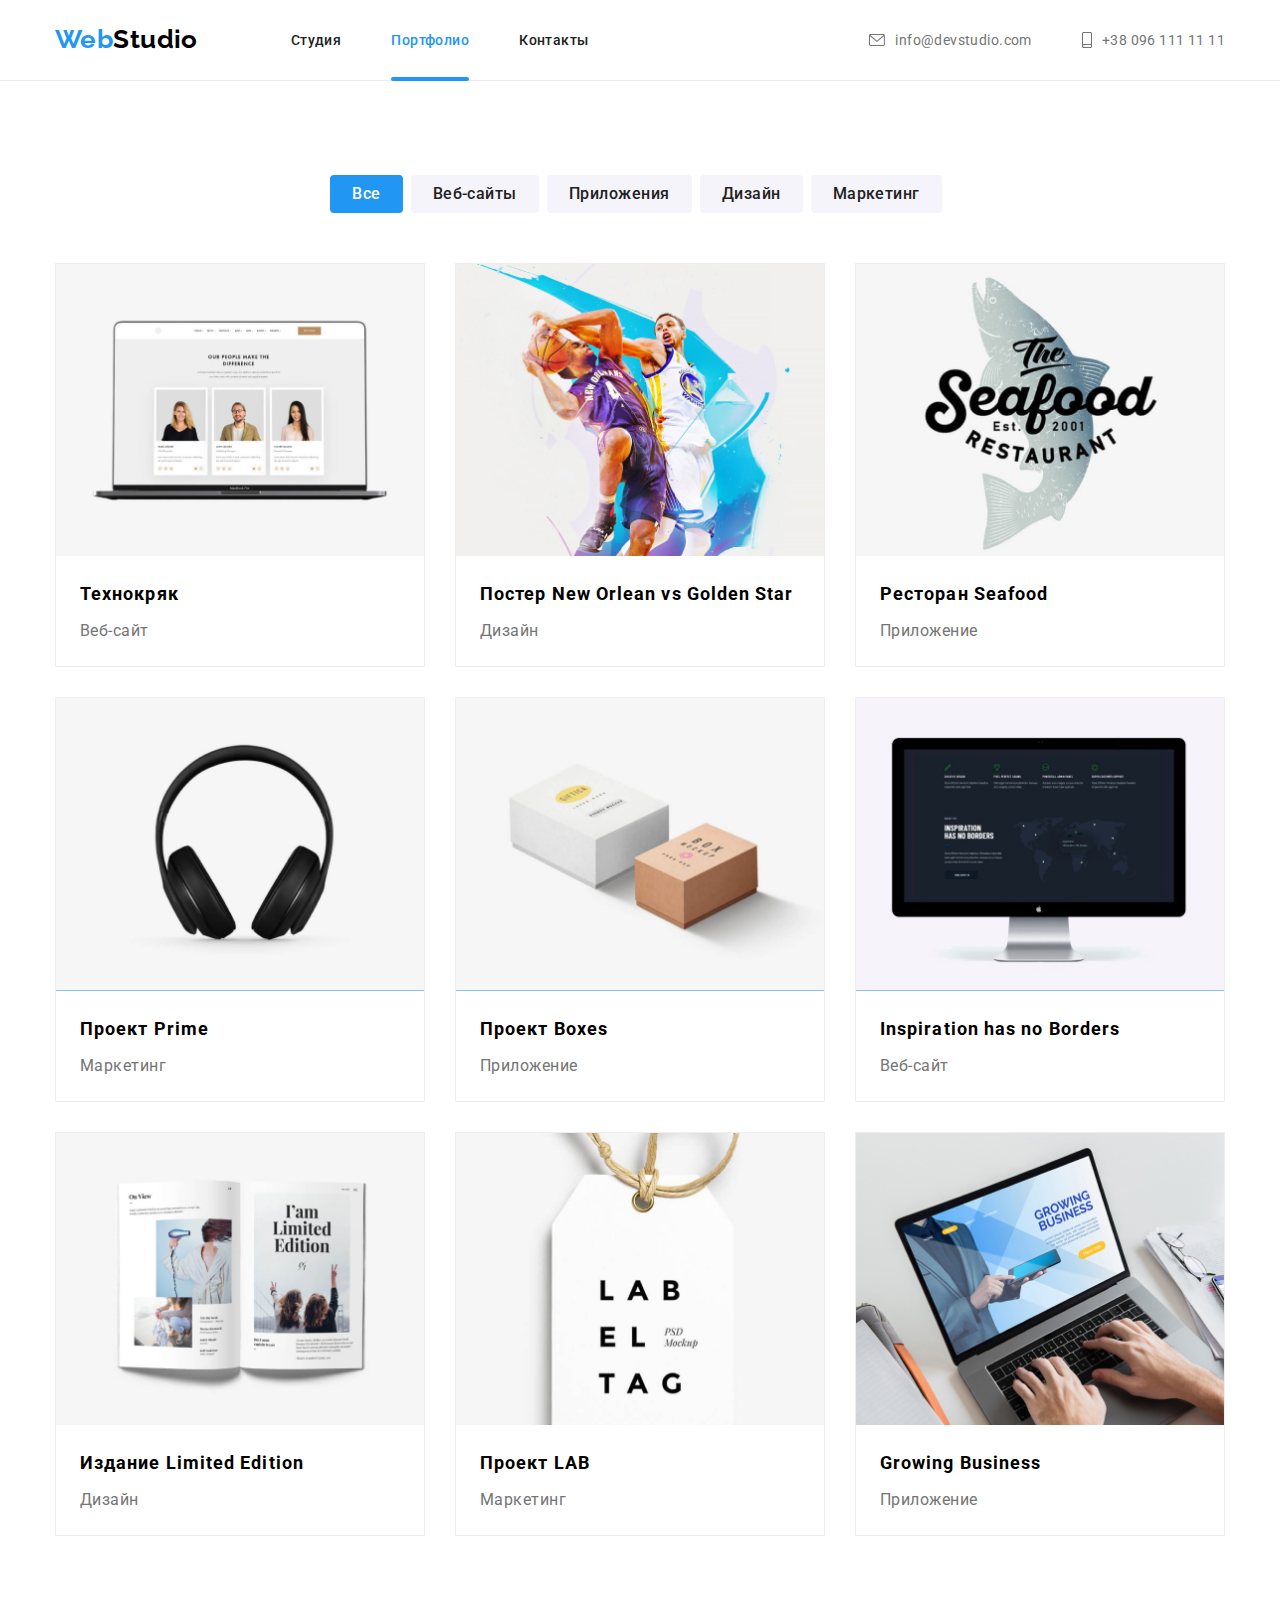
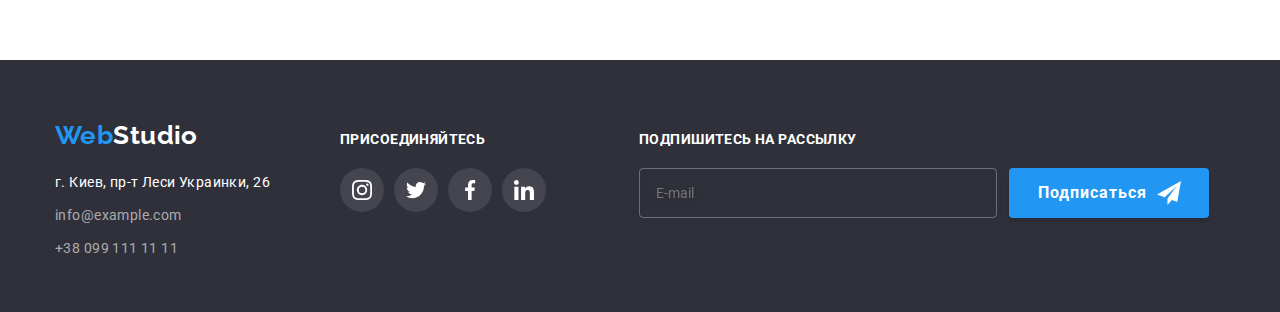
==== portfolio.html @ 78876667 "ddzzzz7" ====
<!DOCTYPE html>
<html lang="ru">

<head>
    <meta charset="UTF-8" />
    <meta http-equiv="X-UA-Compatible" content="IE=edge" />
    <meta name="viewport" content="width=device-width, initial-scale=1.0" />
    <title>Портфолио</title>
    <link rel="preconnect" href="https://fonts.googleapis.com" />
    <link rel="preconnect" href="https://fonts.gstatic.com" crossorigin />
    <link href="https://fonts.googleapis.com/css2?family=Raleway:wght@700&family=Roboto:wght@400;500;700;900&display=swap" rel="stylesheet" />
    <link rel="stylesheet" href="./modern-normalize.css" />
    <link rel="stylesheet" href="./css/style.css" />
</head>

<body>
    <!-- header -->
    <header class="page_header">
        <div class="container_header">
            <div class="header_box">
                <nav class="navigation">
                    <a href="./index.html" class="logo-item">
                        <span class="item">Web</span>Studio</a>
                    <ul class="nav_desc">
                        <li class="nav_desc_box"><a href="./index.html" class="link">Студия</a></li>
                        <li class="nav_desc_box"><a href="./portfolio.html" class="link current">Портфолио</a></li>
                        <li class="nav_desc_box"><a href="#" class="link">Контакты</a></li>
                    </ul>
                </nav>
                <ul class="head_address_no_marker">
                    <li class="head_adress_box">
                        <a href="mailto:info@devstudio.com" class="contact">
                            <svg class="contact_icon" width="16" height="12">
                                <use href="./images/icons.svg#envelope"></use>
                            </svg> info@devstudio.com
                        </a>
                    </li>
                    <li class="head_adress_box">
                        <a href="tel:+380961111111" class="contact">
                            <svg class="contact_icon" width="10" height="16">
                                <use href="./images/icons.svg#smartphone"></use>
                            </svg> +38 096 111 11 11
                        </a>
                    </li>
                </ul>
            </div>
        </div>
    </header>
    <!-- main -->
    <main>
        <!-- progjects -->
        <section class="projects">
            <div class="container">
                <div class="filtes">
                    <button type="button" class="buttons accent">Все</button>
                    <button type="button" class="buttons">Веб-сайты</button>
                    <button type="button" class="buttons">Приложения</button>
                    <button type="button" class="buttons">Дизайн</button>
                    <button type="button" class="buttons">Маркетинг</button>
                </div>
                <ul class="portfolio">
                    <li class="portfolio-list">
                        <a class="portfolio-link">
                            <div class="portfolio-pic-wrap">
                                <img src="./images/portfolio.1.jpg" alt="Интерфейс веб-сайта изображен на экране ноутбука" width="370" class="portfolio-pic" />
                                <div>
                                    <p class="portfolio-paragraph">
                                        Технокряк это современная площадка распространения коронавируса. Компании используют эту платформу для цифрового шпионажа и атак на защищённые сервера конкурентов.
                                    </p>
                                </div>
                            </div>
                            <h2 class="portfolio-title">Технокряк</h2>
                            <p class="portfolio-text">Веб-сайт</p>
                        </a>
                    </li>
                    <li class="portfolio-list">
                        <a class="portfolio-link">
                            <div class="portfolio-pic-wrap">
                                <img src="./images/portfolio.2.jpg" alt="Постер с двумя баскетболистами в ходе игры" width="370" class="portfolio-pic" />
                                <div>
                                    <p class="portfolio-paragraph">
                                        Технокряк это современная площадка распространения коронавируса. Компании используют эту платформу для цифрового шпионажа и атак на защищённые сервера конкурентов.
                                    </p>
                                </div>
                            </div>
                            <h2 class="portfolio-title">Постер New Orlean vs Golden Star</h2>
                            <p class="portfolio-text">Дизайн</p>
                        </a>
                    </li>
                    <li class="portfolio-list">
                        <a class="portfolio-link">
                            <div class="portfolio-pic-wrap">
                                <img src="./images/portfolio.3.jpg" alt="Логотип названия ресторана с рыбой на заднем фоне" width="370" class="portfolio-pic" />
                                <div>
                                    <p class="portfolio-paragraph">
                                        Технокряк это современная площадка распространения коронавируса. Компании используют эту платформу для цифрового шпионажа и атак на защищённые сервера конкурентов.
                                    </p>
                                </div>
                            </div>
                            <h2 class="portfolio-title">Ресторан Seafood</h2>
                            <p class="portfolio-text">Приложение</p>
                        </a>
                    </li>
                    <li class="portfolio-list">
                        <a class="portfolio-link">
                            <div class="portfolio-pic-wrap">
                                <img src="./images/portfolio.4.jpg" alt="Черные наушники на белом фоне" width="370" class="portfolio-pic" />
                                <div>
                                    <p class="portfolio-paragraph">
                                        Технокряк это современная площадка распространения коронавируса. Компании используют эту платформу для цифрового шпионажа и атак на защищённые сервера конкурентов.
                                    </p>
                                </div>
                            </div>
                            <h2 class="portfolio-title">Проект Prime</h2>
                            <p class="portfolio-text">Маркетинг</p>
                        </a>
                    </li>
                    <li class="portfolio-list">
                        <a class="portfolio-link">
                            <div class="portfolio-pic-wrap">
                                <img src="./images/portfolio.5.jpg" alt="Большая белая подарочная коробка и коричневая коробка поменьше расположены рядом" width="370" class="portfolio-pic" />
                                <div>
                                    <p class="portfolio-paragraph">
                                        Технокряк это современная площадка распространения коронавируса. Компании используют эту платформу для цифрового шпионажа и атак на защищённые сервера конкурентов.
                                    </p>
                                </div>
                            </div>
                            <h2 class="portfolio-title">Проект Boxes</h2>
                            <p class="portfolio-text">Приложение</p>
                        </a>
                    </li>
                    <li class="portfolio-list">
                        <a class="portfolio-link">
                            <div class="portfolio-pic-wrap">
                                <img src="./images/portfolio.6.jpg" alt="Черный монитор с интерфейсом веб-сайта" width="370" class="portfolio-pic" />
                                <div>
                                    <p class="portfolio-paragraph">
                                        Технокряк это современная площадка распространения коронавируса. Компании используют эту платформу для цифрового шпионажа и атак на защищённые сервера конкурентов.
                                    </p>
                                </div>
                            </div>
                            <h2 class="portfolio-title">Inspiration has no Borders</h2>
                            <p class="portfolio-text">Веб-сайт</p>
                        </a>
                    </li>
                    <li class="portfolio-list">
                        <a class="portfolio-link">
                            <div class="portfolio-pic-wrap">
                                <img src="./images/portfolio.7.jpg" alt="Развернутый журнал со страницами с ограниченного тиража" width="370" class="portfolio-pic" />
                                <div>
                                    <p class="portfolio-paragraph">
                                        Технокряк это современная площадка распространения коронавируса. Компании используют эту платформу для цифрового шпионажа и атак на защищённые сервера конкурентов.
                                    </p>
                                </div>
                            </div>
                            <h2 class="portfolio-title">Издание Limited Edition</h2>
                            <p class="portfolio-text">Дизайн</p>
                        </a>
                    </li>
                    <li class="portfolio-list">
                        <a class="portfolio-link">
                            <div class="portfolio-pic-wrap">
                                <img src="./images/portfolio.8.jpg" alt="Черный текст названия проекта на белой бирке" width="370" class="portfolio-pic" />
                                <div>
                                    <p class="portfolio-paragraph">
                                        Технокряк это современная площадка распространения коронавируса. Компании используют эту платформу для цифрового шпионажа и атак на защищённые сервера конкурентов.
                                    </p>
                                </div>
                            </div>
                            <h2 class="portfolio-title">Проект LAB</h2>
                            <p class="portfolio-text">Маркетинг</p>
                        </a>
                    </li>
                    <li class="portfolio-list">
                        <a class="portfolio-link">
                            <div class="portfolio-pic-wrap">
                                <img src="./images/portfolio.9.jpg" alt="Интерфейс страницы приложения изображен на экране ноутбука" width="370" class="portfolio-pic" />
                                <div>
                                    <p class="portfolio-paragraph">
                                        Технокряк это современная площадка распространения коронавируса. Компании используют эту платформу для цифрового шпионажа и атак на защищённые сервера конкурентов.
                                    </p>
                                </div>
                            </div>
                            <h2 class="portfolio-title">Growing Business</h2>
                            <p class="portfolio-text">Приложение</p>
                        </a>
                    </li>
                </ul>
            </div>
        </section>
    </main>
    <!-- footer -->
    <footer class="main_address">
        <div class="container order">
            <div class="address-container">
                <a href="./index.html" class="footer-logo"><span class="item">Web</span>Studio</a>
                <address>
                    <ul class="footer-address-no-marker">
                        <li class="address">
                            <a href="https://goo.gl/maps/1nnUmnMPvjqET8Wr9" class="contacts address">г. Киев, пр-т Леси
                                Украинки, 26</a>
                        </li>
                        <li class="contacts">
                            <a href="mailto:info@example.com" class="contacts">info@example.com</a>
                        </li>
                        <li class="contacts">
                            <a href="tel:+380991111111" class="contacts">+38 099 111 11 11</a>
                        </li>
                    </ul>
                </address>
            </div>
            <div class="footer-container">
                <h3 class="footer-title">присоединяйтесь</h3>
                <ul class="footer-icons no-marker">
                    <li class="footer-list">
                        <a href="#" aria-label="instagram" class="footer-link">
                            <svg class="join-media" width="20" height="20">
                                <use href="./images/icons.svg#instagram"></use>
                            </svg>
                        </a>
                    </li>
                    <li class="footer-list">
                        <a href="#" aria-label="twitter" class="footer-link">
                            <svg class="join-media" width="20" height="20">
                                <use href="./images/icons.svg#twitter"></use>
                            </svg>
                        </a>
                    </li>
                    <li class="footer-list">
                        <a href="#" aria-label="facebook" class="footer-link">
                            <svg class="join-media" width="20" height="20">
                                <use href="./images/icons.svg#facebook"></use>
                            </svg>
                        </a>
                    </li>
                    <li class="footer-list">
                        <a href="#" aria-label="linkedin" class="footer-link">
                            <svg class="join-media" width="20" height="20">
                                <use href="./images/icons.svg#linkedin"></use>
                            </svg>
                        </a>
                    </li>
                </ul>
            </div>
            <form class="footer-form">
                <div class="footer-email-container">
                    <h3 class="footer-title">Подпишитесь на рассылку</h3>
                    <label>
                        <input type="email" name="footer-email" placeholder="E-mail" class="footer-input" />
                    </label>
                </div>
                <button class="button subscribe">
                    Подписаться
                    <svg width="24" height="24" class="footer-button-icon">
                        <use href="./images/icons.svg#send"></use>
                    </svg>
                </button>
            </form>
        </div>
    </footer>
</body>

</html>
---- css/style.css ----
/* primary text color - #757575 
 secondary text color - #212121 
 hero text color - #ffffff 
 filter-color - #f5f4fa 
 physical address text color - rgba(255, 255, 255, 0.6) 
 accent color - #2196F3 
 hero/footer background - #2F303A 
 team background color - #F5F4FA 
 letter-spacing: 0.03em everywhere except hero, nav and header address
 color: var(--primary-text-color); 
 color: var(--hero-text-color); 
 color: var(--secondary-text-color); 
 background-color: var(--primary-text-color)
 background-color: var(--filter-color); 
 background-color: var(--accent-color); */
    /*--------- Studio ---------  */
    
     :root {
        --primary-text-color: #757575;
        --hero-text-color: #ffffff;
        --secondary-text-color: #212121;
        --accent-color: #2196F3;
        --filter-color: #f5f4fa;
        --physical-address-text-color: rgba(255, 255, 255, 0.6);
        --mail-text-color: rgba(33, 150, 243, 1);
        --studio-text-color: #000000;
        --hero-color: rgba(47, 48, 58, 1);
        --icon-color: #AFB1B8;
        --transition-timing-function: cubic-bezier(0.4, 0, 0.2, 1);
        --transition-duration: 250ms;
    }
    
    body {
        font-size: 14px;
        font-family: 'Roboto', sans-serif;
        letter-spacing: 0.03em;
    }
    
    h1,
    h2,
    h3,
    h4,
    h5,
    h6,
    p,
    ul,
    li {
        margin: 0;
        padding: 0;
    }
    
    .page_header {
        border-bottom: 1px solid rgba(236, 236, 236, 1);
    }
    
    .container_header {
        width: 1200px;
        padding-left: 15px;
        padding-right: 15px;
        margin: 0 auto;
    }
    
    .header_box {
        display: flex;
        justify-content: space-between;
        align-items: center;
        height: 80px;
    }
    
    .navigation {
        display: flex;
    }
    
    .logo-item {
        font-family: 'Raleway', sans-serif;
        font-style: normal;
        text-decoration: none;
        font-weight: 700;
        font-size: 26px;
        line-height: 1.19;
        color: var(--studio-text-color);
        margin-right: 93px;
        margin-bottom: 25px;
        margin-top: 24px;
    }
    
    .item {
        font-family: 'Raleway', sans-serif;
        color: var(--accent-color);
    }
    
    ul {
        list-style: none;
    }
    
    .nav_desc {
        display: flex;
    }
    
    .nav_desc .nav_desc_box:not(:last-child) {
        margin-right: 50px;
    }
    
    .link {
        font-family: 'Roboto', sans-serif;
        font-style: normal;
        font-weight: 500;
        text-decoration: none;
        padding: 32px 0;
        font-size: 14px;
        color: var(--secondary-text-color);
        display: block;
        transition: color var(--transition-duration) var(--transition-timing-function);
    }
    
    .link:hover,
    .link:focus {
        color: var(--accent-color);
    }
    
    .link.current {
        font-family: 'Roboto', sans-serif;
        font-style: normal;
        font-weight: 500;
        font-size: 14px;
        line-height: 16px;
        color: var(--accent-color);
        position: relative;
    }
    
    .link.current::after {
        content: "";
        display: inline-block;
        width: 100%;
        height: 4px;
        position: absolute;
        left: 0;
        bottom: -1px;
        background-color: var(--accent-color);
        border-radius: 2px;
    }
    
    .head_address_no_marker {
        display: flex;
        margin-left: auto;
        align-items: center;
    }
    
    .head_adress_box:nth-child(1) {
        margin-right: 50px;
    }
    
    .contact {
        display: flex;
        align-items: center;
        font-family: 'Roboto', sans-serif;
        font-style: normal;
        font-weight: normal;
        text-decoration: none;
        font-size: 14px;
        line-height: 24px;
        color: var(--primary-text-color);
        transition: color var(--transition-duration) var(--transition-timing-function);
    }
    
    .contact:hover,
    .contact:focus {
        color: var(--accent-color);
    }
    
    .contact_icon {
        fill: var(--primary-text-color);
        margin-right: 10px;
        transition: fill var(--transition-duration) var(--transition-timing-function);
    }
    
    .contact:hover .contact_icon,
    .contact:focus .contact_icon {
        fill: var(--accent-color);
    }
    
    .hero {
        background-color: var(--hero-color);
        margin-left: auto;
        margin-right: auto;
        background-image: linear-gradient( to right, rgba(47, 48, 58, 0.4), rgba(47, 48, 58, 0.4)), url(../images/img.fon.jpg);
        background-repeat: no-repeat;
        background-position: center;
    }
    
    .container_hero {
        width: 1200px;
        padding-top: 200px;
        padding-bottom: 200px;
        margin: 0 auto;
        text-align: center;
    }
    
    .hero_title {
        color: var(--hero-text-color);
        font-weight: 900;
        font-size: 44px;
        line-height: 1.37;
        letter-spacing: 0.06em;
        text-transform: uppercase;
        margin-top: 0;
        margin-bottom: 30px;
    }
    
    .button {
        display: inline-block;
        height: 50px;
        width: 200px;
        background-color: var(--accent-color);
        color: var(--hero-text-color);
        font-family: 'Roboto', sans-serif;
        font-style: normal;
        font-weight: bold;
        font-size: 16px;
        line-height: 30px;
        cursor: pointer;
        letter-spacing: 0.06em;
        box-shadow: 0px 4px 4px rgba(0, 0, 0, 0.15);
        border-radius: 4px;
        border: none;
        margin: 0 auto;
    }
    /* MODAL */
    
    .backdrop {
        position: fixed;
        top: 0;
        left: 0;
        width: 100%;
        height: 100%;
        z-index: 1;
        background-color: rgba(0, 0, 0, 0.2);
        transition: var(--transition-duration) linear;
    }
    
    .backdrop.is-hidden {
        opacity: 0;
        pointer-events: none;
        visibility: hidden;
    }
    
    .backdrop.is-hidden .modal {
        transform: translate(-50%, -50%) scale(0.9);
    }
    
    .modal {
        position: absolute;
        top: 50%;
        left: 50%;
        width: 528px;
        height: 581px;
        transform: translate(-50%, -50%) scale(1);
        transition: transform var(--transition-duration) linear;
        box-shadow: 0px 1px 3px rgba(0, 0, 0, 0.12), 0px 1px 1px rgba(0, 0, 0, 0.14), 0px 2px 1px rgba(0, 0, 0, 0.2);
        border-radius: 4px;
        background-color: var(--hero-text-color);
        padding: 40px;
    }
    
    .button-close {
        position: absolute;
        top: 8px;
        right: 8px;
        width: 30px;
        height: 30px;
        padding: 0;
        border-radius: 50%;
        border: 1px solid rgba(0, 0, 0, 0.1);
        background-color: var(--hero-text-color);
        cursor: pointer;
    }
    
    .button-close:hover .button-icon,
    .button-close:focus .button-icon {
        fill: var(--accent-color);
    }
    
    .button-icon {
        transition: fill var(--transition-duration) var(--transition-timing-function);
        margin: 0 9px;
    }
    
    .form-text {
        font-weight: 700;
        font-size: 20px;
        line-height: 1.15;
        margin: 0 0 12px 0;
        color: var(--secondary-text-color);
    }
    
    .form-field {
        position: relative;
    }
    
    .form-label {
        font-weight: 400;
        font-size: 12px;
        line-height: 1.16;
        letter-spacing: 0.01em;
        display: flex;
        color: var(--primary-text-color);
    }
    
    .form-container {
        position: relative;
    }
    
    .form-input {
        width: 100%;
        height: 40px;
        border: 1px solid rgba(33, 33, 33, 0.2);
        border-radius: 4px;
        padding: 11px 42px;
        margin-bottom: 10px;
        margin-top: 4px;
        font-weight: normal;
        font-size: 12px;
        line-height: 1.16;
        letter-spacing: 0.01em;
    }
    
    .form-input:focus~.form-icon {
        fill: var(--accent-color);
    }
    
    .form-input:focus {
        border: 1px solid var(--accent-color);
        outline: 0;
    }
    
    .form-icon {
        position: absolute;
        top: 0;
        left: 14px;
    }
    
    .form-comment {
        width: 100%;
        height: 120px;
        border: 1px solid rgba(33, 33, 33, 0.2);
        border-radius: 4px;
        resize: none;
        padding: 12px 16px;
        margin-top: 4px;
        font-weight: normal;
        font-size: 12px;
        line-height: 1.16;
        letter-spacing: 0.01em;
    }
    
    .form-comment::placeholder {
        color: rgba(117, 117, 117, 0.5);
    }
    
    .form-comment:focus {
        border: 1px solid var(--accent-color);
        outline: 0;
    }
    
    .form-comment:not(:placeholder-shown) {
        color: var(--secondary-text-color);
    }
    
    .checkbox-label {
        font-weight: normal;
        font-size: 14px;
        line-height: 1.71;
        color: var(--primary-text-color);
        margin-bottom: 30px;
        margin-top: 20px;
        align-items: center;
        justify-content: center;
        display: flex;
    }
    
    .checkbox-label>.visually-hidden {
        position: absolute;
        white-space: nowrap;
        width: 1px;
        height: 1px;
        overflow: hidden;
        border: 0;
        padding: 0;
        clip: rect(0 0 0 0);
        clip-path: inset(50%);
        margin: -1px;
    }
    
    .checkbox-label>.visually-hidden:checked+.checkbox-icon {
        background-color: var(--accent-color);
        border: transparent;
    }
    
    .checkbox-icon {
        width: 16px;
        height: 15px;
        border-radius: 2px;
        border: 2px solid var(--secondary-text-color);
        margin-right: 8px;
        margin-bottom: 4px;
    }
    
    .checkbox-link {
        color: var(--accent-color);
        margin-left: 4px;
    }
    /* OUR FEATURES */
    
    .main-section {
        color: var(--secondary-text-color);
    }
    
    .container {
        width: 1200px;
        margin: 0 auto;
        padding-left: 15px;
        padding-right: 15px;
    }
    
    .features {
        display: flex;
        flex-direction: row;
        padding: 94px 0;
    }
    
    .li {
        margin-right: 30px;
        padding: 0;
    }
    
    .features-icon {
        display: block;
        margin-bottom: 30px;
    }
    
    .title {
        color: var(--secondary-text-color);
        font-weight: 700;
        font-size: 14px;
        line-height: 1.14;
        letter-spacing: 0.03em;
        text-transform: uppercase;
        width: 270px;
        height: 16px;
        margin-bottom: 10px;
    }
    
    .text {
        width: 270px;
        height: 75px;
        font-family: Roboto;
        font-weight: 700;
        font-style: normal;
        font-weight: normal;
        font-size: 14px;
        line-height: 1.7;
        letter-spacing: 0.03em;
        color: var(--primary-text-color);
    }
    
    .section-title {
        color: var(--secondary-text-color);
        font-weight: 700;
        font-size: 36px;
        line-height: 1.16;
        text-align: center;
        padding-bottom: 50px;
        margin: 0;
    }
    
    .working {
        display: flex;
        flex-direction: row;
        padding-bottom: 94px;
    }
    
    .li-space:not(:last-child) {
        margin-right: 30px;
    }
    
    .li-space {
        position: relative;
        display: flex;
    }
    
    .li-caption p {
        margin: 0;
        padding: 0;
        color: var(--hero-text-color);
    }
    
    .li-caption {
        position: absolute;
        bottom: 0;
        left: 0;
        width: 370px;
        height: 70px;
        display: flex;
        align-items: center;
        justify-content: center;
        font-weight: 700;
        font-size: 14px;
        line-height: 1.14;
        text-transform: uppercase;
        background-color: rgba(47, 48, 58, 0.8);
    }
    /* OUR TEAM */
    
    .section_team {
        background: rgba(245, 244, 250, 1);
        padding-top: 94px;
    }
    
    .container_team {
        background: rgba(245, 244, 250, 1);
        width: 1200px;
        height: 648px;
        margin: 0 auto;
        padding-left: 15px;
        padding-right: 15px;
        text-align: center;
    }
    
    .team-no-marker {
        display: flex;
        flex-direction: row;
        padding-bottom: 94px;
    }
    
    .our_team {
        margin-right: 30px;
        box-shadow: 0px 1px 3px rgba(0, 0, 0, 0.12), 0px 1px 1px rgba(0, 0, 0, 0.14), 0px 2px 1px rgba(0, 0, 0, 0.2);
        border-radius: 0px 0px 4px 4px;
        background-color: var(--hero-text-color);
    }
    
    .title_team {
        color: var(--secondary-text-color);
        font-weight: 500;
        font-size: 16px;
        line-height: 1.18;
        padding: 30px 0 10px;
        margin: 0;
    }
    
    p {
        font-family: 'Roboto', sans-serif;
        font-style: normal;
        font-weight: normal;
        font-size: 16px;
        line-height: 30px;
        letter-spacing: 0.03em;
        color: var(--primary-text-color);
    }
    
    .links {
        display: flex;
        justify-content: center;
        padding-bottom: 30px;
    }
    
    .icon-list {
        width: 44px;
        height: 44px;
        border: none;
        border-radius: 50%;
        align-items: center;
        display: flex;
        margin-right: 10px;
        justify-content: center;
        background-color: var(--hero-text-color);
        transition: background-color var(--transition-duration) var(--transition-timing-function);
    }
    
    .icon-list:nth-child(4) {
        margin-right: 0;
    }
    
    .icon-link {
        width: 100%;
        height: 100%;
        display: flex;
        justify-content: center;
        align-items: center;
    }
    
    .icon {
        fill: var(--icon-color);
        transition: fill var(--transition-duration) var(--transition-timing-function);
    }
    
    .icon-list:hover,
    .icon-list:focus {
        background-color: var(--accent-color);
    }
    
    .icon-list:hover .icon,
    .icon-list:focus .icon {
        fill: var(--hero-text-color);
    }
    /* CLIENTS */
    
    .section_clients {
        padding-top: 94px;
    }
    
    .clients {
        display: flex;
        justify-content: center;
        padding-bottom: 94px;
    }
    
    .logo-list {
        border: 1px solid var(--icon-color);
        border-radius: 4px;
        margin-right: 30px;
        background-color: var(--hero-text-color);
        width: 170px;
        height: 92px;
        transition: border var(--transition-duration) var(--transition-timing-function);
    }
    
    .logo-list:hover,
    .logo-list:focus {
        border: 1px solid var(--accent-color);
    }
    
    .logo-list:nth-child(6) {
        margin-right: 0;
    }
    
    .logo-link {
        width: 100%;
        height: 100%;
        display: flex;
        justify-content: center;
        align-items: center;
    }
    
    .logo-list:hover .logo-icon,
    .logo-list:focus .logo-icon {
        fill: var(--accent-color);
    }
    
    .logo-icon {
        fill: var(--icon-color);
        transition: fill var(--transition-duration) var(--transition-timing-function);
    }
    /* Footer */
    
    .main_address {
        background-color: #2f303a;
        padding: 60px 0;
        height: 252px;
    }
    
    .container.order {
        display: flex;
        align-items: baseline;
    }
    
    .address-container {
        margin-right: 70px;
    }
    
    .footer-logo {
        display: flex;
        margin-bottom: 20px;
        font-family: 'Raleway', sans-serif;
        font-style: normal;
        text-decoration: none;
        font-weight: 700;
        font-size: 26px;
        line-height: 1.19;
        color: var(--hero-text-color)
    }
    
    .footer-address-no-marker {
        color: var(--hero-text-color);
    }
    
    .address {
        margin-bottom: 9px;
    }
    
    .contacts.address {
        font-family: Roboto;
        font-style: normal;
        font-weight: normal;
        font-size: 14px;
        line-height: 1.71;
        text-decoration: none;
        color: var(--hero-text-color);
    }
    
    .contacts.address:hover,
    .contacts.address:focus {
        color: var(--accent-color);
    }
    
    .contacts {
        font-family: 'Roboto';
        font-style: normal;
        font-weight: normal;
        text-decoration: none;
        font-size: 14px;
        line-height: 1.71;
        color: var(--physical-address-text-color);
        margin-bottom: 9px;
        transition: color var(--transition-duration) var(--transition-timing-function);
    }
    
    .contacts:hover,
    .contacts:focus {
        color: var(--accent-color);
    }
    
    .footer-title {
        text-transform: uppercase;
        margin-bottom: 20px;
        padding: 0;
        font-weight: 700;
        font-size: 14px;
        line-height: 1.14;
        letter-spacing: 0.03em;
        color: var(--hero-text-color);
    }
    
    .footer-icons {
        padding: 0;
        display: flex;
        list-style: none;
    }
    
    .footer-list {
        width: 44px;
        height: 44px;
        border: none;
        border-radius: 50%;
        align-items: center;
        display: flex;
        margin-right: 10px;
        justify-content: center;
        background-color: rgba(255, 255, 255, 0.1);
        transition: background-color var(--transition-duration) var(--transition-timing-function);
    }
    
    .footer-link {
        width: 100%;
        height: 100%;
        display: flex;
        justify-content: center;
        align-items: center;
    }
    
    .join-media {
        fill: var(--hero-text-color);
    }
    
    .footer-list:nth-child(4) {
        margin-right: 0;
    }
    
    .footer-list:hover,
    .footer-list:focus {
        background-color: var(--accent-color);
    }
    
    .footer-form {
        width: 570px;
        height: 86px;
        display: flex;
        align-items: flex-end;
    }
    
    .footer-email-container {
        display: flex;
        flex-direction: column;
        margin-left: 93px;
    }
    
    .footer-input {
        width: 358px;
        height: 50px;
        border: 1px solid rgba(255, 255, 255, 0.3);
        filter: drop-shadow(0px 4px 4px rgba(0, 0, 0, 0.15));
        border-radius: 4px;
        padding-left: 16px;
        margin-right: 12px;
        background-color: inherit;
        color: var(--hero-text-color);
    }
    
    .button.subscribe {
        display: flex;
        align-items: center;
        padding-left: 29px;
        padding-right: 28px;
    }
    
    .footer-button-icon {
        margin-left: 10px;
    }
    /* --------- CSS for Portfolio --------- */
    
    .filtes {
        display: flex;
        justify-content: center;
        margin: 94px 0 50px;
    }
    
    .buttons {
        background-color: var(--filter-color);
        color: var(--secondary-text-color);
        cursor: pointer;
        font-family: 'Roboto', sans-serif;
        font-weight: 500;
        font-size: 16px;
        line-height: 1.62;
        text-align: center;
        letter-spacing: 0.03em;
        border: none;
        border-radius: 4px;
        margin-right: 8px;
        padding: 6px 22px;
    }
    
    .buttons:hover,
    .buttons:focus {
        background-color: var(--accent-color);
        color: var(--hero-text-color);
        box-shadow: 0px 3px 1px rgba(0, 0, 0, 0.1), 0px 1px 2px rgba(0, 0, 0, 0.08), 0px 2px 2px rgba(0, 0, 0, 0.12);
        transition: box-shadow var(--transition-duration) var(--transition-timing-function), background-color var(--transition-duration) var(--transition-timing-function), color var(--transition-duration) var(--transition-timing-function);
    }
    
    .buttons.accent {
        border: none;
        background-color: var(--accent-color);
        color: var(--hero-text-color);
        cursor: pointer;
        font-family: inherit;
    }
    
    .portfolio {
        font-weight: 700;
        font-size: 14px;
        line-height: 1.7;
        letter-spacing: 0.06em;
        color: var(--studio-text-color);
        display: flex;
        flex-wrap: wrap;
        margin-bottom: 94px;
        width: inherit;
    }
    
    .portfolio-list {
        margin-right: 30px;
        margin-bottom: 30px;
        box-sizing: border-box;
        border: 1px solid #eeeeee;
        width: 370px;
        cursor: pointer;
        transition: box-shadow var(--transition-duration) var(--transition-timing-function);
    }
    
    .portfolio-list:hover,
    .portfolio-list:focus {
        box-shadow: 0px 1px 1px rgba(0, 0, 0, 0.12), 0px 4px 4px rgba(0, 0, 0, 0.06), 1px 4px 6px rgba(0, 0, 0, 0.16);
    }
    
    .portfolio-list:hover .portfolio-pic-wrap::before,
    .portfolio-list:focus .portfolio-pic-wrap::before {
        background-color: rgba(33, 150, 243, 0.9);
        transform: translateY(0);
    }
    
    .portfolio-list:hover .portfolio-paragraph,
    .portfolio-list:focus .portfolio-paragraph {
        transform: translateY(0);
    }
    
    .portfolio-pic-wrap {
        position: relative;
        overflow: hidden;
        background-color: rgba(33, 150, 243, 0.9);
    }
    
    .portfolio-pic-wrap::before {
        position: absolute;
        top: 0;
        left: 0;
        width: 100%;
        height: 100%;
        content: "";
        background-color: rgba(33, 150, 243, 0.9);
        transform: translateY(100%);
        transition: transform var(--transition-duration) var(--transition-timing-function);
    }
    
    .portfolio-pic {
        display: block;
        max-width: 100%;
    }
    
    .portfolio-paragraph {
        margin: 0;
        padding: 63px 24px;
        position: absolute;
        top: 0;
        left: 0;
        transform: translateY(100%);
        transition: transform var(--transition-duration) var(--transition-timing-function);
        font-weight: 400;
        font-size: 18px;
        line-height: 1.55;
        color: var(--hero-text-color);
    }
    
    .portfolio-title {
        font-family: 'Roboto', sans-serif;
        font-style: normal;
        font-weight: bold;
        font-size: 18px;
        line-height: 2;
        letter-spacing: 0.06em;
        color: var(--studio-text-color);
        padding: 20px 24px 4px;
        margin: 0;
    }
    
    .portfolio-text {
        font-family: 'Roboto', sans-serif;
        font-style: normal;
        font-weight: normal;
        letter-spacing: 0.03em;
        font-size: 16px;
        line-height: 1.87;
        padding: 0 24px 20px;
        margin: 0;
    }
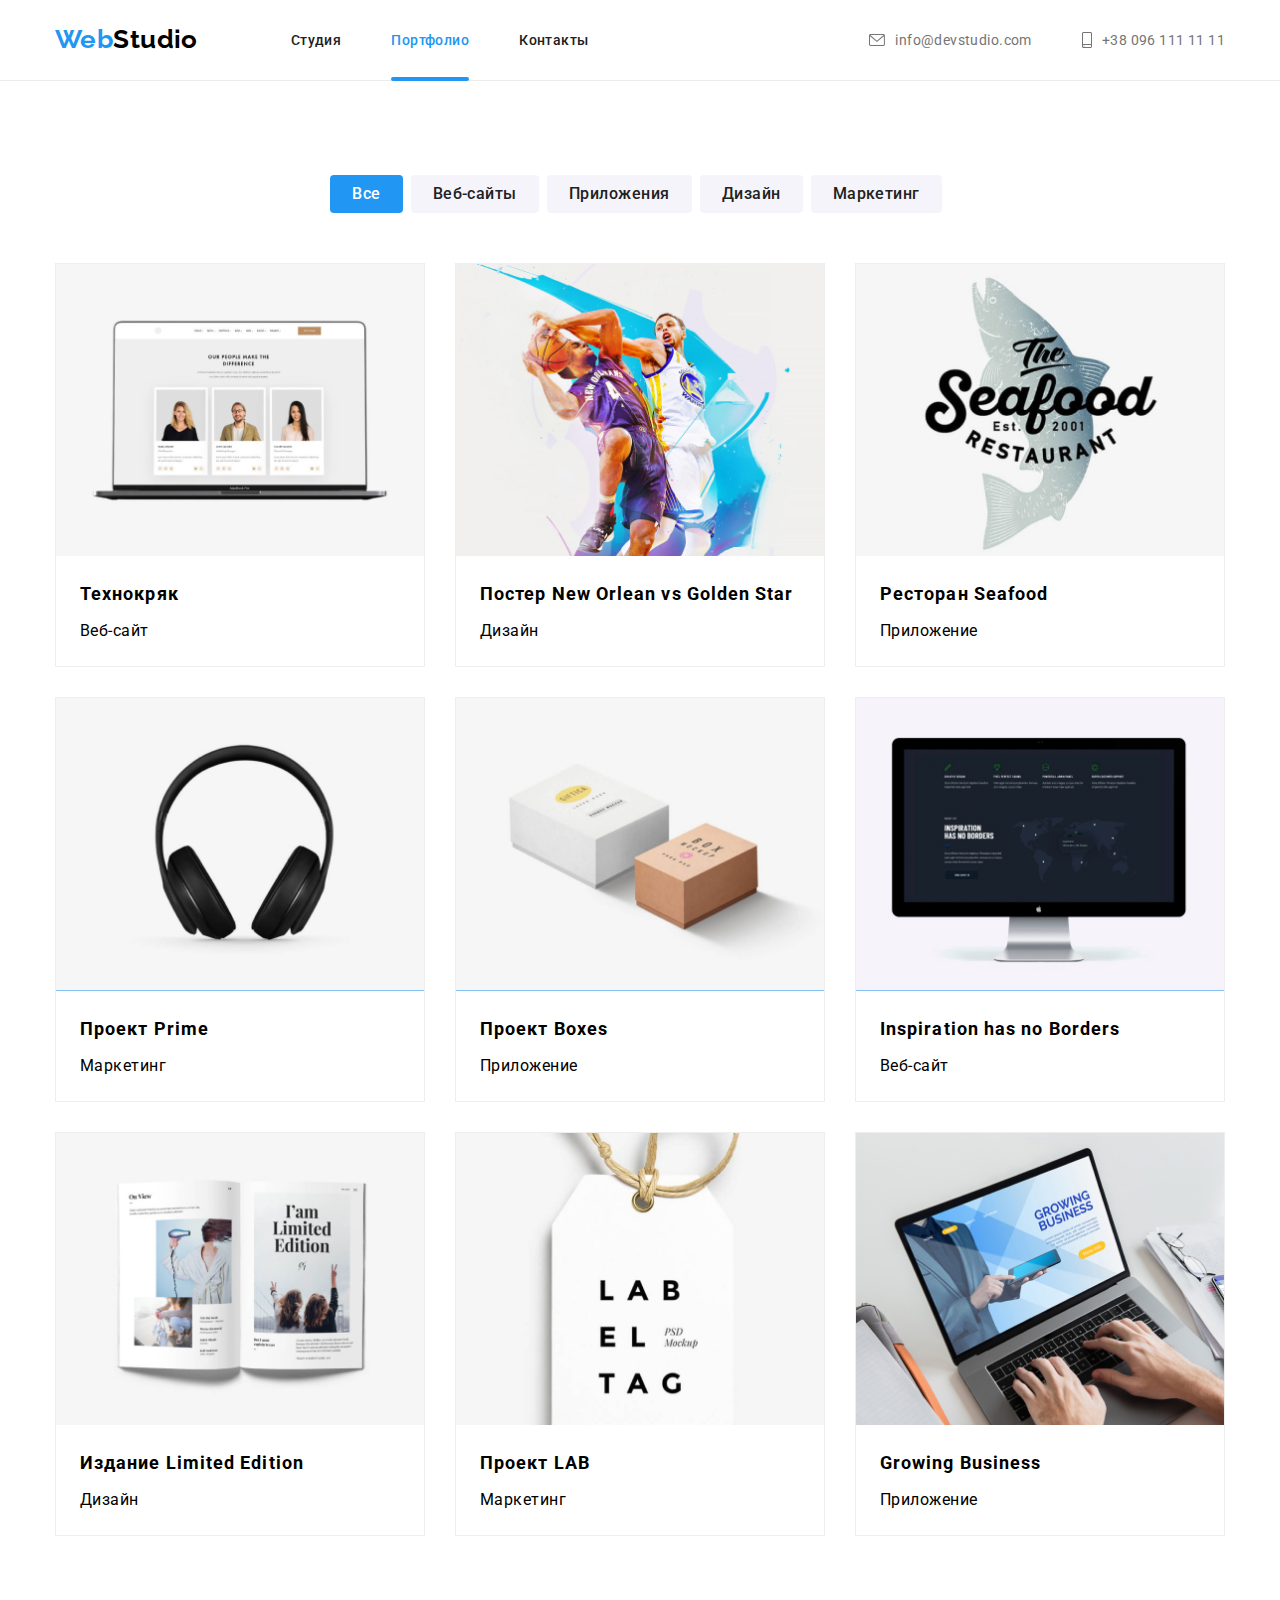
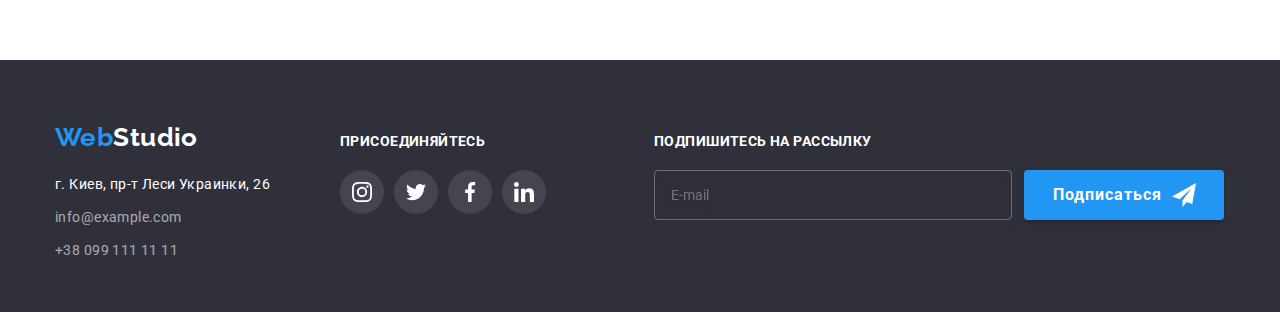
==== commit 37083ca9: "DD zZ # 7" ====
--- a/portfolio.html
+++ b/portfolio.html
@@ -9,35 +9,37 @@
     <link rel="preconnect" href="https://fonts.googleapis.com" />
     <link rel="preconnect" href="https://fonts.gstatic.com" crossorigin />
     <link href="https://fonts.googleapis.com/css2?family=Raleway:wght@700&family=Roboto:wght@400;500;700;900&display=swap" rel="stylesheet" />
-    <link rel="stylesheet" href="./modern-normalize.css" />
-    <link rel="stylesheet" href="./css/style.css" />
+
+    <link rel="stylesheet" href="./css/main.min.css" />
+
 </head>
 
 <body>
     <!-- header -->
-    <header class="page_header">
-        <div class="container_header">
-            <div class="header_box">
-                <nav class="navigation">
-                    <a href="./index.html" class="logo-item">
-                        <span class="item">Web</span>Studio</a>
-                    <ul class="nav_desc">
-                        <li class="nav_desc_box"><a href="./index.html" class="link">Студия</a></li>
-                        <li class="nav_desc_box"><a href="./portfolio.html" class="link current">Портфолио</a></li>
-                        <li class="nav_desc_box"><a href="#" class="link">Контакты</a></li>
+    <header class="page-header">
+        <div class="container">
+            <div class="page-header--justify">
+                <nav class="nav">
+                    <a href="./index.html" class="nav__logo-link">
+                        <span class="nav__logo">Web</span>Studio</a>
+                    <ul class="nav__list">
+                        <li class="nav__item"><a href="./index.html" class="nav__link">Студия</a></li>
+                        <li class="nav__item"><a href="./portfolio.html" class="nav__link nav__current">Портфолио</a>
+                        </li>
+                        <li class="nav__item"><a href="#" class="nav__link">Контакты</a></li>
                     </ul>
                 </nav>
-                <ul class="head_address_no_marker">
-                    <li class="head_adress_box">
-                        <a href="mailto:info@devstudio.com" class="contact">
-                            <svg class="contact_icon" width="16" height="12">
+                <ul class="head-address">
+                    <li class="head-address__item">
+                        <a href="mailto:info@devstudio.com" class="head-address__link">
+                            <svg class="head-address__icon" width="16" height="12">
                                 <use href="./images/icons.svg#envelope"></use>
                             </svg> info@devstudio.com
                         </a>
                     </li>
-                    <li class="head_adress_box">
-                        <a href="tel:+380961111111" class="contact">
-                            <svg class="contact_icon" width="10" height="16">
+                    <li class="head-address__item">
+                        <a href="tel:+380961111111" class="head-address__link">
+                            <svg class="head-address__icon" width="10" height="16">
                                 <use href="./images/icons.svg#smartphone"></use>
                             </svg> +38 096 111 11 11
                         </a>
@@ -49,215 +51,219 @@
     <!-- main -->
     <main>
         <!-- progjects -->
-        <section class="projects">
+        <section>
             <div class="container">
-                <div class="filtes">
-                    <button type="button" class="buttons accent">Все</button>
-                    <button type="button" class="buttons">Веб-сайты</button>
-                    <button type="button" class="buttons">Приложения</button>
-                    <button type="button" class="buttons">Дизайн</button>
-                    <button type="button" class="buttons">Маркетинг</button>
+                <div class="filter">
+                    <button type="button" class="filter__button filter--accent">Все</button>
+                    <button type="button" class="filter__button">Веб-сайты</button>
+                    <button type="button" class="filter__button">Приложения</button>
+                    <button type="button" class="filter__button">Дизайн</button>
+                    <button type="button" class="filter__button">Маркетинг</button>
                 </div>
-                <ul class="portfolio">
-                    <li class="portfolio-list">
-                        <a class="portfolio-link">
-                            <div class="portfolio-pic-wrap">
-                                <img src="./images/portfolio.1.jpg" alt="Интерфейс веб-сайта изображен на экране ноутбука" width="370" class="portfolio-pic" />
-                                <div>
-                                    <p class="portfolio-paragraph">
-                                        Технокряк это современная площадка распространения коронавируса. Компании используют эту платформу для цифрового шпионажа и атак на защищённые сервера конкурентов.
-                                    </p>
-                                </div>
-                            </div>
-                            <h2 class="portfolio-title">Технокряк</h2>
-                            <p class="portfolio-text">Веб-сайт</p>
-                        </a>
-                    </li>
-                    <li class="portfolio-list">
-                        <a class="portfolio-link">
-                            <div class="portfolio-pic-wrap">
-                                <img src="./images/portfolio.2.jpg" alt="Постер с двумя баскетболистами в ходе игры" width="370" class="portfolio-pic" />
-                                <div>
-                                    <p class="portfolio-paragraph">
-                                        Технокряк это современная площадка распространения коронавируса. Компании используют эту платформу для цифрового шпионажа и атак на защищённые сервера конкурентов.
-                                    </p>
-                                </div>
-                            </div>
-                            <h2 class="portfolio-title">Постер New Orlean vs Golden Star</h2>
-                            <p class="portfolio-text">Дизайн</p>
-                        </a>
-                    </li>
-                    <li class="portfolio-list">
-                        <a class="portfolio-link">
-                            <div class="portfolio-pic-wrap">
-                                <img src="./images/portfolio.3.jpg" alt="Логотип названия ресторана с рыбой на заднем фоне" width="370" class="portfolio-pic" />
-                                <div>
-                                    <p class="portfolio-paragraph">
-                                        Технокряк это современная площадка распространения коронавируса. Компании используют эту платформу для цифрового шпионажа и атак на защищённые сервера конкурентов.
-                                    </p>
-                                </div>
-                            </div>
-                            <h2 class="portfolio-title">Ресторан Seafood</h2>
-                            <p class="portfolio-text">Приложение</p>
-                        </a>
-                    </li>
-                    <li class="portfolio-list">
-                        <a class="portfolio-link">
-                            <div class="portfolio-pic-wrap">
-                                <img src="./images/portfolio.4.jpg" alt="Черные наушники на белом фоне" width="370" class="portfolio-pic" />
-                                <div>
-                                    <p class="portfolio-paragraph">
-                                        Технокряк это современная площадка распространения коронавируса. Компании используют эту платформу для цифрового шпионажа и атак на защищённые сервера конкурентов.
-                                    </p>
-                                </div>
-                            </div>
-                            <h2 class="portfolio-title">Проект Prime</h2>
-                            <p class="portfolio-text">Маркетинг</p>
-                        </a>
-                    </li>
-                    <li class="portfolio-list">
-                        <a class="portfolio-link">
-                            <div class="portfolio-pic-wrap">
-                                <img src="./images/portfolio.5.jpg" alt="Большая белая подарочная коробка и коричневая коробка поменьше расположены рядом" width="370" class="portfolio-pic" />
-                                <div>
-                                    <p class="portfolio-paragraph">
-                                        Технокряк это современная площадка распространения коронавируса. Компании используют эту платформу для цифрового шпионажа и атак на защищённые сервера конкурентов.
-                                    </p>
-                                </div>
-                            </div>
-                            <h2 class="portfolio-title">Проект Boxes</h2>
-                            <p class="portfolio-text">Приложение</p>
-                        </a>
-                    </li>
-                    <li class="portfolio-list">
-                        <a class="portfolio-link">
-                            <div class="portfolio-pic-wrap">
-                                <img src="./images/portfolio.6.jpg" alt="Черный монитор с интерфейсом веб-сайта" width="370" class="portfolio-pic" />
-                                <div>
-                                    <p class="portfolio-paragraph">
-                                        Технокряк это современная площадка распространения коронавируса. Компании используют эту платформу для цифрового шпионажа и атак на защищённые сервера конкурентов.
-                                    </p>
-                                </div>
-                            </div>
-                            <h2 class="portfolio-title">Inspiration has no Borders</h2>
-                            <p class="portfolio-text">Веб-сайт</p>
-                        </a>
-                    </li>
-                    <li class="portfolio-list">
-                        <a class="portfolio-link">
-                            <div class="portfolio-pic-wrap">
-                                <img src="./images/portfolio.7.jpg" alt="Развернутый журнал со страницами с ограниченного тиража" width="370" class="portfolio-pic" />
-                                <div>
-                                    <p class="portfolio-paragraph">
-                                        Технокряк это современная площадка распространения коронавируса. Компании используют эту платформу для цифрового шпионажа и атак на защищённые сервера конкурентов.
-                                    </p>
-                                </div>
-                            </div>
-                            <h2 class="portfolio-title">Издание Limited Edition</h2>
-                            <p class="portfolio-text">Дизайн</p>
-                        </a>
-                    </li>
-                    <li class="portfolio-list">
-                        <a class="portfolio-link">
-                            <div class="portfolio-pic-wrap">
-                                <img src="./images/portfolio.8.jpg" alt="Черный текст названия проекта на белой бирке" width="370" class="portfolio-pic" />
-                                <div>
-                                    <p class="portfolio-paragraph">
-                                        Технокряк это современная площадка распространения коронавируса. Компании используют эту платформу для цифрового шпионажа и атак на защищённые сервера конкурентов.
-                                    </p>
-                                </div>
-                            </div>
-                            <h2 class="portfolio-title">Проект LAB</h2>
-                            <p class="portfolio-text">Маркетинг</p>
-                        </a>
-                    </li>
-                    <li class="portfolio-list">
-                        <a class="portfolio-link">
-                            <div class="portfolio-pic-wrap">
-                                <img src="./images/portfolio.9.jpg" alt="Интерфейс страницы приложения изображен на экране ноутбука" width="370" class="portfolio-pic" />
-                                <div>
-                                    <p class="portfolio-paragraph">
-                                        Технокряк это современная площадка распространения коронавируса. Компании используют эту платформу для цифрового шпионажа и атак на защищённые сервера конкурентов.
-                                    </p>
-                                </div>
-                            </div>
-                            <h2 class="portfolio-title">Growing Business</h2>
-                            <p class="portfolio-text">Приложение</p>
+                <ul class="projects">
+                    <li class="projects__item">
+                        <a class="projects__link">
+                            <div class="projects__box">
+                                <img src="./images/portfolio.1.jpg" alt="Интерфейс веб-сайта изображен на экране ноутбука" width="370" class="projects__pic" />
+                                <div>
+                                    <p class="projects__text"> Технокряк это современная площадка распространения коронавируса. Компании используют эту платформу для цифрового шпионажа и атак на защищённые сервера конкурентов. </p>
+                                </div>
+                            </div>
+                            <h2 class="projects__title">Технокряк</h2>
+                            <p class="projects__description">Веб-сайт</p>
+                        </a>
+                    </li>
+                    <li class="projects__item">
+                        <a class="projects__link">
+                            <div class="projects__box">
+                                <img src="./images/portfolio.2.jpg" alt="Постер с двумя баскетболистами в ходе игры" width="370" class="projects__pic" />
+                                <div>
+                                    <p class="projects__text">
+                                        Технокряк это современная площадка распространения коронавируса. Компании используют эту платформу для цифрового шпионажа и атак на защищённые сервера конкурентов.
+                                    </p>
+                                </div>
+                            </div>
+                            <h2 class="projects__title">Постер New Orlean vs Golden Star</h2>
+                            <p class="projects__description">Дизайн</p>
+                        </a>
+                    </li>
+                    <li class="projects__item">
+                        <a class="projects__link">
+                            <div class="projects__box">
+                                <img src="./images/portfolio.3.jpg" alt="Логотип названия ресторана с рыбой на заднем фоне" width="370" class="projects__pic" />
+                                <div>
+                                    <p class="projects__text">
+                                        Технокряк это современная площадка распространения коронавируса. Компании используют эту платформу для цифрового шпионажа и атак на защищённые сервера конкурентов.
+                                    </p>
+                                </div>
+                            </div>
+                            <h2 class="projects__title">Ресторан Seafood</h2>
+                            <p class="projects__description">Приложение</p>
+                        </a>
+                    </li>
+                    <li class="projects__item">
+                        <a class="projects__link">
+                            <div class="projects__box">
+                                <img src="./images/portfolio.4.jpg" alt="Черные наушники на белом фоне" width="370" class="projects__pic">
+                                <div>
+                                    <p class="projects__text">
+                                        Технокряк это современная площадка распространения коронавируса. Компании используют эту платформу для цифрового шпионажа и атак на защищённые сервера конкурентов.
+                                    </p>
+                                </div>
+                            </div>
+                            <h2 class="projects__title">Проект Prime</h2>
+                            <p class="projects__description">Маркетинг</p>
+                        </a>
+                    </li>
+                    <li class="projects__item">
+                        <a class="projects__link">
+                            <div class="projects__box">
+                                <img src="./images/portfolio.5.jpg" alt="Большая белая подарочная коробка и коричневая коробка поменьше расположены рядом" width="370" class="projects__pic" />
+                                <div>
+                                    <p class="projects__text">
+                                        Технокряк это современная площадка распространения коронавируса. Компании используют эту платформу для цифрового шпионажа и атак на защищённые сервера конкурентов.
+                                    </p>
+                                </div>
+                            </div>
+                            <h2 class="projects__title">Проект Boxes</h2>
+                            <p class="projects__description">Приложение</p>
+                        </a>
+                    </li>
+                    <li class="projects__item">
+                        <a class="projects__link">
+                            <div class="projects__box">
+                                <img src=" ./images/portfolio.6.jpg " alt="Черный монитор с интерфейсом веб-сайта" width="370" class="projects__pic" />
+                                <div>
+                                    <p class="projects__text">
+                                        Технокряк это современная площадка распространения коронавируса. Компании используют эту платформу для цифрового шпионажа и атак на защищённые сервера конкурентов.
+                                    </p>
+                                </div>
+                            </div>
+                            <h2 class="projects__title">Inspiration has no Borders</h2>
+                            <p class="projects__description">Веб-сайт</p>
+                        </a>
+                    </li>
+                    <li class="projects__item">
+                        <a class="projects__link">
+                            <div class="projects__box">
+                                <img src="./images/portfolio.7.jpg" alt="Развернутый журнал со страницами с ограниченного тиража" width="370" class="projects__pic" />
+                                <div>
+                                    <p class="projects__text">
+                                        Технокряк это современная площадка распространения коронавируса. Компании используют эту платформу для цифрового шпионажа и атак на защищённые сервера конкурентов.
+                                    </p>
+                                </div>
+                            </div>
+                            <h2 class="projects__title">Издание Limited Edition</h2>
+                            <p class="projects__description">Дизайн</p>
+                        </a>
+                    </li>
+                    <li class="projects__item">
+                        <a class="projects__link">
+                            <div class="projects__box">
+                                <img src="./images/portfolio.8.jpg" alt="Черный текст названия проекта на белой бирке" width="370" class="projects__pic" />
+                                <div>
+                                    <p class="projects__text">
+                                        Технокряк это современная площадка распространения коронавируса. Компании используют эту платформу для цифрового шпионажа и атак на защищённые сервера конкурентов.
+                                    </p>
+                                </div>
+                            </div>
+                            <h2 class="projects__title">Проект LAB</h2>
+                            <p class="projects__description">Маркетинг</p>
+                        </a>
+                    </li>
+                    <li class="projects__item">
+                        <a class="projects__link">
+                            <div class="projects__box">
+                                <img src="./images/portfolio.9.jpg" alt="Интерфейс страницы приложения изображен на экране ноутбука" width="370" class="projects__pic" />
+                                <div>
+                                    <p class="projects__text">
+                                        Технокряк это современная площадка распространения коронавируса. Компании используют эту платформу для цифрового шпионажа и атак на защищённые сервера конкурентов.
+                                    </p>
+                                </div>
+                            </div>
+                            <h2 class=" projects__title ">Growing Business</h2>
+                            <p class=" projects__description ">Приложение</p>
                         </a>
                     </li>
                 </ul>
             </div>
         </section>
-    </main>
-    <!-- footer -->
-    <footer class="main_address">
-        <div class="container order">
-            <div class="address-container">
-                <a href="./index.html" class="footer-logo"><span class="item">Web</span>Studio</a>
-                <address>
-                    <ul class="footer-address-no-marker">
-                        <li class="address">
-                            <a href="https://goo.gl/maps/1nnUmnMPvjqET8Wr9" class="contacts address">г. Киев, пр-т Леси
-                                Украинки, 26</a>
-                        </li>
-                        <li class="contacts">
-                            <a href="mailto:info@example.com" class="contacts">info@example.com</a>
-                        </li>
-                        <li class="contacts">
-                            <a href="tel:+380991111111" class="contacts">+38 099 111 11 11</a>
+        <!-- footer -->
+        <footer class="page-footer">
+            <div class="container page-footer--align">
+                <div class="address-box">
+                    <a href="./index.html" class="address-box__link">
+                        <span class="address-box__logo">Web</span>Studio</a>
+                    <address>
+                        <ul class="footer-address">
+                            <li class="footer-address__item">
+                                <a href="https://goo.gl/maps/1nnUmnMPvjqET8Wr9"
+                                    class="footer-address__link footer-address__link--address">г. Киев, пр-т Леси
+                                    Украинки, 26</a>
+                            </li>
+                            <li class="footer-address__item">
+                                <a href=" mailto:info@example.com "
+                                    class="footer-address__link footer-address__link--email">info@example.com</a>
+                            </li>
+                            <li class="footer-address__item">
+                                <a href="tel:+380991111111" class="footer-address__link footer-address__link--tel">+38
+                                    099 111 11 11</a>
+                            </li>
+                        </ul>
+                    </address>
+                </div>
+                <div class="media-box">
+                    <h3 class="media-box__title">присоединяйтесь</h3>
+                    <ul class="media-box__list">
+                        <li class="media-box__item">
+                            <a href="#" aria-label="instagram" class="media-box__link">
+                                <svg class="media-box__icon" width="20" height="20">
+                                    <use href="./images/icons.svg#instagram"></use>
+                                </svg>
+                            </a>
+                        </li>
+                        <li class="media-box__item">
+                            <a href="#" aria-label="twitter" class="media-box__link">
+                                <svg class="media-box__icon" width="20" height="20">
+                                    <use href="./images/icons.svg#twitter"></use>
+                                </svg>
+                            </a>
+                        </li>
+                        <li class="media-box__item">
+                            <a href="#" aria-label="facebook" class="media-box__link">
+                                <svg class="media-box__icon" width="20" height="20">
+                                    <use href="./images/icons.svg#facebook"></use>
+                                </svg>
+                            </a>
+                        </li>
+                        <li class="media-box__item">
+                            <a href="#" aria-label="linkedin" class="media-box__link">
+                                <svg class="media-box__icon" width="20" height="20">
+                                    <use href="./images/icons.svg#linkedin"></use>
+                                </svg>
+                            </a>
                         </li>
                     </ul>
-                </address>
+                </div>
+                <form class="footer-form">
+                    <div class="footer-form__box">
+                        <h3 class="footer-form__title">Подпишитесь на рассылку</h3>
+                        <label>
+                            <input type="email" name="footer-email" placeholder="E-mail" class="footer-form__input" />
+                        </label>
+                    </div>
+                    <button class="button footer-form--subscribe">
+                        Подписаться
+                        <svg width="24" height="24" class="footer-form__icon">
+                            <use href="./images/icons.svg#send"></use>
+                        </svg>
+                    </button>
+                </form>
             </div>
-            <div class="footer-container">
-                <h3 class="footer-title">присоединяйтесь</h3>
-                <ul class="footer-icons no-marker">
-                    <li class="footer-list">
-                        <a href="#" aria-label="instagram" class="footer-link">
-                            <svg class="join-media" width="20" height="20">
-                                <use href="./images/icons.svg#instagram"></use>
-                            </svg>
-                        </a>
-                    </li>
-                    <li class="footer-list">
-                        <a href="#" aria-label="twitter" class="footer-link">
-                            <svg class="join-media" width="20" height="20">
-                                <use href="./images/icons.svg#twitter"></use>
-                            </svg>
-                        </a>
-                    </li>
-                    <li class="footer-list">
-                        <a href="#" aria-label="facebook" class="footer-link">
-                            <svg class="join-media" width="20" height="20">
-                                <use href="./images/icons.svg#facebook"></use>
-                            </svg>
-                        </a>
-                    </li>
-                    <li class="footer-list">
-                        <a href="#" aria-label="linkedin" class="footer-link">
-                            <svg class="join-media" width="20" height="20">
-                                <use href="./images/icons.svg#linkedin"></use>
-                            </svg>
-                        </a>
-                    </li>
-                </ul>
-            </div>
-            <form class="footer-form">
-                <div class="footer-email-container">
-                    <h3 class="footer-title">Подпишитесь на рассылку</h3>
-                    <label>
-                        <input type="email" name="footer-email" placeholder="E-mail" class="footer-input" />
-                    </label>
-                </div>
-                <button class="button subscribe">
-                    Подписаться
-                    <svg width="24" height="24" class="footer-button-icon">
-                        <use href="./images/icons.svg#send"></use>
-                    </svg>
-                </button>
-            </form>
-        </div>
-    </footer>
+        </footer>
 </body>
 
+</html>
+</body>
+
 </html>--- a/css/main.min.css
+++ b/css/main.min.css
@@ -0,0 +1,2 @@
+/*! modern-normalize v1.1.0 | MIT License | https://github.com/sindresorhus/modern-normalize */*,::before,::after{-webkit-box-sizing:border-box;box-sizing:border-box}html{line-height:1.15;-webkit-text-size-adjust:100%;-moz-tab-size:4;-o-tab-size:4;tab-size:4}body{margin:0;font-family:system-ui,-apple-system,"Segoe UI",Roboto,Helvetica,Arial,sans-serif,"Apple Color Emoji","Segoe UI Emoji"}hr{height:0;color:inherit}abbr[title]{-webkit-text-decoration:underline dotted;text-decoration:underline dotted}b,strong{font-weight:bolder}code,kbd,samp,pre{font-family:ui-monospace, SFMono-Regular, Consolas, 'Liberation Mono', Menlo, monospace;font-size:1em}small{font-size:80%}sub,sup{font-size:75%;line-height:0;position:relative;vertical-align:baseline}sub{bottom:-0.25em}sup{top:-0.5em}table{text-indent:0;border-color:inherit}button,input,optgroup,select,textarea{font-family:inherit;font-size:100%;line-height:1.15;margin:0}button,select{text-transform:none}button,[type='button'],[type='reset'],[type='submit']{-webkit-appearance:button}::-moz-focus-inner{border-style:none;padding:0}:-moz-focusring{outline:1px dotted ButtonText}:-moz-ui-invalid{box-shadow:none}legend{padding:0}progress{vertical-align:baseline}::-webkit-inner-spin-button,::-webkit-outer-spin-button{height:auto}[type='search']{-webkit-appearance:textfield;outline-offset:-2px}::-webkit-search-decoration{-webkit-appearance:none}::-webkit-file-upload-button{-webkit-appearance:button;font:inherit}summary{display:list-item}.nav__list,.head-address,.features,.occupation,.team,.media-links,.clients,.projects,.footer-address,.media-box__list{list-style:none;padding:0;margin:0}.nav__logo,.address-box__logo{font-family:'Raleway', sans-serif;color:#2196F3}.media-box__title,.footer-form__title{text-transform:uppercase;margin-bottom:20px;padding:0;font-weight:700;font-size:14px;line-height:1.14;letter-spacing:0.03em;color:#fff}body{font-size:14px;font-family:'Roboto', sans-serif;letter-spacing:0.03em}.button{display:inline-block;height:50px;width:200px;background-color:#2196F3;color:#fff;font-family:'Roboto', sans-serif;font-style:normal;font-weight:bold;font-size:16px;line-height:30px;cursor:pointer;letter-spacing:0.06em;-webkit-box-shadow:0px 4px 4px rgba(0,0,0,0.15);box-shadow:0px 4px 4px rgba(0,0,0,0.15);border-radius:4px;border:none;margin:0 auto}.container{width:1200px;margin:0 auto;padding-left:15px;padding-right:15px}.section-title{color:#212121;font-weight:700;font-size:36px;line-height:1.16;text-align:center;padding-bottom:50px;margin:0}.page-header{border-bottom:1px solid #ececec}.page-header--justify{display:-webkit-box;display:-ms-flexbox;display:flex;-webkit-box-pack:justify;-ms-flex-pack:justify;justify-content:space-between;-webkit-box-align:center;-ms-flex-align:center;align-items:center;height:80px}.nav{display:-webkit-box;display:-ms-flexbox;display:flex}.nav__logo-link{font-family:'Raleway', sans-serif;font-style:normal;text-decoration:none;font-weight:700;font-size:26px;line-height:1.19;color:#000;margin-right:93px;margin-bottom:25px;margin-top:24px}.nav__list{display:-webkit-box;display:-ms-flexbox;display:flex}.nav__item:not(:last-child){margin-right:50px}.nav__link{font-family:'Roboto', sans-serif;font-style:normal;font-weight:500;text-decoration:none;padding:32px 0;font-size:14px;color:#212121;display:block;-webkit-transition:color 250ms cubic-bezier(0.4, 0, 0.2, 1);transition:color 250ms cubic-bezier(0.4, 0, 0.2, 1)}.nav__link:hover,.nav__link:focus{color:#2196F3}.nav__current{font-family:'Roboto', sans-serif;font-style:normal;font-weight:500;font-size:14px;line-height:16px;color:#2196F3;position:relative}.nav__current::after{content:"";display:inline-block;width:100%;height:4px;position:absolute;left:0;bottom:-1px;background-color:#2196F3;border-radius:2px}.head-address{display:-webkit-box;display:-ms-flexbox;display:flex;margin-left:auto;-webkit-box-align:center;-ms-flex-align:center;align-items:center}.head-address__item:nth-child(1){margin-right:50px}.head-address__link{display:-webkit-box;display:-ms-flexbox;display:flex;-webkit-box-align:center;-ms-flex-align:center;align-items:center;font-family:'Roboto', sans-serif;font-style:normal;font-weight:normal;text-decoration:none;font-size:14px;line-height:24px;color:#757575;-webkit-transition:color 250ms cubic-bezier(0.4, 0, 0.2, 1);transition:color 250ms cubic-bezier(0.4, 0, 0.2, 1)}.head-address__link:hover,.head-address__link:focus{color:#2196F3}.head-address__icon{fill:#757575;margin-right:10px;-webkit-transition:fill 250ms cubic-bezier(0.4, 0, 0.2, 1);transition:fill 250ms cubic-bezier(0.4, 0, 0.2, 1)}.head-address__link:hover .head-address__icon,.head-address__link:focus .head-address__icon{fill:#2196F3}.hero{background-color:#2f303a;margin-left:auto;margin-right:auto;background-image:-webkit-gradient(linear, left top, right top, from(rgba(47,48,58,0.4)), to(rgba(47,48,58,0.4))),url(../images/img.fon.jpg);background-image:linear-gradient(to right, rgba(47,48,58,0.4), rgba(47,48,58,0.4)),url(../images/img.fon.jpg);background-repeat:no-repeat;background-position:center;padding:200px 0;text-align:center}.hero__title{color:#fff;font-weight:900;font-size:44px;line-height:1.37;letter-spacing:0.06em;text-transform:uppercase;margin-top:0;margin-bottom:30px}.backdrop{position:fixed;top:0;left:0;width:100%;height:100%;z-index:1;background-color:rgba(0,0,0,0.2);-webkit-transition:250ms linear;transition:250ms linear}.backdrop.is-hidden{opacity:0;pointer-events:none;visibility:hidden}.backdrop.is-hidden .modal{-webkit-transform:translate(-50%, -50%) scale(0.9);transform:translate(-50%, -50%) scale(0.9)}.modal{position:absolute;top:50%;left:50%;width:528px;height:581px;-webkit-transform:translate(-50%, -50%) scale(1);transform:translate(-50%, -50%) scale(1);-webkit-transition:-webkit-transform 250ms linear;transition:-webkit-transform 250ms linear;transition:transform 250ms linear;transition:transform 250ms linear, -webkit-transform 250ms linear;-webkit-box-shadow:0px 1px 3px rgba(0,0,0,0.12),0px 1px 1px rgba(0,0,0,0.14),0px 2px 1px rgba(0,0,0,0.2);box-shadow:0px 1px 3px rgba(0,0,0,0.12),0px 1px 1px rgba(0,0,0,0.14),0px 2px 1px rgba(0,0,0,0.2);border-radius:4px;background-color:#fff;padding:40px}.modal__button{position:absolute;top:8px;right:8px;width:30px;height:30px;padding:0;border-radius:50%;border:1px solid rgba(0,0,0,0.1);background-color:#fff;cursor:pointer}.modal__button:hover .modal-icon,.modal__button:focus .modal-icon{fill:#2196F3}.modal-icon{-webkit-transition:fill 250ms cubic-bezier(0.4, 0, 0.2, 1);transition:fill 250ms cubic-bezier(0.4, 0, 0.2, 1);margin:5px 5px}.modal-text{font-weight:700;font-size:20px;line-height:1.15;margin:0 0 12px 0;color:#212121}.form__label{font-weight:400;font-size:12px;line-height:1.16;letter-spacing:0.01em;display:-webkit-box;display:-ms-flexbox;display:flex;color:#757575}.form__box{position:relative}.form__input{width:100%;height:40px;border:1px solid rgba(33,33,33,0.2);border-radius:4px;padding:11px 42px;margin-bottom:10px;margin-top:4px;font-weight:normal;font-size:12px;line-height:1.16;letter-spacing:0.01em}.form__input:focus{border:1px solid #2196F3;outline:0}.form__input:focus ~ .form__icon{fill:#2196F3}.form__icon{position:absolute;top:0;left:14px}.form__comment{width:100%;height:120px;border:1px solid rgba(33,33,33,0.2);border-radius:4px;resize:none;padding:12px 16px;margin-top:4px;font-weight:normal;font-size:12px;line-height:1.16;letter-spacing:0.01em}.form__comment::-webkit-input-placeholder{color:rgba(117,117,117,0.5)}.form__comment:-ms-input-placeholder{color:rgba(117,117,117,0.5)}.form__comment::-ms-input-placeholder{color:rgba(117,117,117,0.5)}.form__comment::placeholder{color:rgba(117,117,117,0.5)}.form__comment:focus{border:1px solid #2196F3;outline:0}.form__comment:not(:placeholder-shown){color:#212121}.checkbox{font-weight:normal;font-size:14px;line-height:1.71;color:#757575;-webkit-box-align:center;-ms-flex-align:center;align-items:center;-webkit-box-pack:center;-ms-flex-pack:center;justify-content:center;display:-webkit-box;display:-ms-flexbox;display:flex}.form__checkbox{margin-bottom:30px;margin-top:20px}.checkbox__visually-hidden{position:absolute;white-space:nowrap;width:1px;height:1px;overflow:hidden;border:0;padding:0;clip:rect(0 0 0 0);-webkit-clip-path:inset(50%);clip-path:inset(50%);margin:-1px}.checkbox__visually-hidden:checked+.checkbox__icon{background-color:#2196F3;border:transparent}.checkbox__icon{width:16px;height:15px;border-radius:2px;border:2px solid #212121;margin-right:8px;margin-bottom:4px;cursor:pointer}.checkbox__link{color:#2196F3;margin-left:4px}.features{display:-webkit-box;display:-ms-flexbox;display:flex;-webkit-box-orient:horizontal;-webkit-box-direction:normal;-ms-flex-direction:row;flex-direction:row;padding:94px 0}.features__item:not(:last-child){margin-right:30px;padding:0}.features__icon{display:block;margin-bottom:30px}.features__title{color:#212121;font-weight:700;font-size:14px;line-height:1.14;letter-spacing:0.03em;text-transform:uppercase;width:270px;height:16px;margin-bottom:10px}.features__text{width:270px;height:75px;font-family:Roboto;font-weight:700;font-style:normal;font-weight:normal;font-size:14px;line-height:1.7;letter-spacing:0.03em;color:#757575}.occupation{display:-webkit-box;display:-ms-flexbox;display:flex;-webkit-box-orient:horizontal;-webkit-box-direction:normal;-ms-flex-direction:row;flex-direction:row;padding-bottom:94px}.occupation__item{position:relative;display:-webkit-box;display:-ms-flexbox;display:flex}.occupation__item:not(:last-child){margin-right:30px}.occupation__caption{position:absolute;bottom:0;left:0;width:370px;height:70px;display:-webkit-box;display:-ms-flexbox;display:flex;-webkit-box-align:center;-ms-flex-align:center;align-items:center;-webkit-box-pack:center;-ms-flex-pack:center;justify-content:center;font-weight:700;font-size:14px;line-height:1.14;text-transform:uppercase;background-color:rgba(47,48,58,0.8)}.occupation__text{margin:0;padding:0;color:#fff}.section-team{background-color:#f5f4fa;padding-top:94px}.team{display:-webkit-box;display:-ms-flexbox;display:flex;-webkit-box-orient:horizontal;-webkit-box-direction:normal;-ms-flex-direction:row;flex-direction:row;padding-bottom:94px}.team__item{margin-right:30px;-webkit-box-shadow:0px 1px 3px rgba(0,0,0,0.12),0px 1px 1px rgba(0,0,0,0.14),0px 2px 1px rgba(0,0,0,0.2);box-shadow:0px 1px 3px rgba(0,0,0,0.12),0px 1px 1px rgba(0,0,0,0.14),0px 2px 1px rgba(0,0,0,0.2);border-radius:0px 0px 4px 4px;background-color:#fff;text-align:center}.team__title{color:#212121;font-weight:500;font-size:16px;line-height:1.18;padding:30px 0 10px;margin:0}.team__text{font-family:'Roboto', sans-serif;font-style:normal;font-weight:normal;font-size:16px;line-height:30px;letter-spacing:0.03em;color:#757575}.media-links{display:-webkit-box;display:-ms-flexbox;display:flex;-webkit-box-pack:center;-ms-flex-pack:center;justify-content:center;padding-bottom:30px}.media-links__item{width:44px;height:44px;border:none;border-radius:50%;-webkit-box-align:center;-ms-flex-align:center;align-items:center;display:-webkit-box;display:-ms-flexbox;display:flex;margin-right:10px;-webkit-box-pack:center;-ms-flex-pack:center;justify-content:center;background-color:#fff;-webkit-transition:background-color 250ms cubic-bezier(0.4, 0, 0.2, 1);transition:background-color 250ms cubic-bezier(0.4, 0, 0.2, 1)}.media-links__item:nth-child(4){margin-right:0}.media-links__item:hover,.media-links__item:focus{background-color:#2196F3}.media-links__item:hover .media-links__icon,.media-links__item:focus .media-links__icon{fill:#fff}.media-links__link{width:100%;height:100%;display:-webkit-box;display:-ms-flexbox;display:flex;-webkit-box-pack:center;-ms-flex-pack:center;justify-content:center;-webkit-box-align:center;-ms-flex-align:center;align-items:center}.media-links__icon{fill:#AFB1B8;-webkit-transition:fill 250ms cubic-bezier(0.4, 0, 0.2, 1);transition:fill 250ms cubic-bezier(0.4, 0, 0.2, 1)}.section-clients{padding-top:94px}.clients{display:-webkit-box;display:-ms-flexbox;display:flex;-webkit-box-pack:center;-ms-flex-pack:center;justify-content:center;padding-bottom:94px}.clients__item{border:1px solid #AFB1B8;border-radius:4px;margin-right:30px;background-color:#fff;width:170px;height:92px;-webkit-transition:border 250ms cubic-bezier(0.4, 0, 0.2, 1);transition:border 250ms cubic-bezier(0.4, 0, 0.2, 1)}.clients__item:hover,.clients__item:focus{border:1px solid #2196F3}.clients__item:nth-child(6){margin-right:0}.clients__link{width:100%;height:100%;display:-webkit-box;display:-ms-flexbox;display:flex;-webkit-box-pack:center;-ms-flex-pack:center;justify-content:center;-webkit-box-align:center;-ms-flex-align:center;align-items:center}.clients__item:hover .clients__icon,.clients__item:focus .clients__icon{fill:#2196F3}.clients__icon{fill:#AFB1B8;-webkit-transition:fill 250ms cubic-bezier(0.4, 0, 0.2, 1);transition:fill 250ms cubic-bezier(0.4, 0, 0.2, 1)}.filter{display:-webkit-box;display:-ms-flexbox;display:flex;-webkit-box-pack:center;-ms-flex-pack:center;justify-content:center;margin:94px 0 50px}.filter__button{background-color:#f5f4fa;color:#212121;cursor:pointer;font-family:'Roboto', sans-serif;font-weight:500;font-size:16px;line-height:1.62;text-align:center;letter-spacing:0.03em;border:none;border-radius:4px;margin-right:8px;padding:6px 22px}.filter__button:hover,.filter__button:focus{background-color:#2196F3;color:#fff;-webkit-box-shadow:0px 3px 1px rgba(0,0,0,0.1),0px 1px 2px rgba(0,0,0,0.08),0px 2px 2px rgba(0,0,0,0.12);box-shadow:0px 3px 1px rgba(0,0,0,0.1),0px 1px 2px rgba(0,0,0,0.08),0px 2px 2px rgba(0,0,0,0.12);-webkit-transition:background-color 250ms cubic-bezier(0.4, 0, 0.2, 1),color 250ms cubic-bezier(0.4, 0, 0.2, 1),-webkit-box-shadow 250ms cubic-bezier(0.4, 0, 0.2, 1);transition:background-color 250ms cubic-bezier(0.4, 0, 0.2, 1),color 250ms cubic-bezier(0.4, 0, 0.2, 1),-webkit-box-shadow 250ms cubic-bezier(0.4, 0, 0.2, 1);transition:box-shadow 250ms cubic-bezier(0.4, 0, 0.2, 1),background-color 250ms cubic-bezier(0.4, 0, 0.2, 1),color 250ms cubic-bezier(0.4, 0, 0.2, 1);transition:box-shadow 250ms cubic-bezier(0.4, 0, 0.2, 1),background-color 250ms cubic-bezier(0.4, 0, 0.2, 1),color 250ms cubic-bezier(0.4, 0, 0.2, 1),-webkit-box-shadow 250ms cubic-bezier(0.4, 0, 0.2, 1)}.filter--accent{border:none;background-color:#2196F3;color:#fff;cursor:pointer;font-family:inherit}.projects{font-weight:700;font-size:14px;line-height:1.7;letter-spacing:0.06em;color:#000;display:-webkit-box;display:-ms-flexbox;display:flex;-ms-flex-wrap:wrap;flex-wrap:wrap;margin-bottom:94px;width:inherit}.projects__item{margin-right:30px;margin-bottom:30px;-webkit-box-sizing:border-box;box-sizing:border-box;border:1px solid #eeeeee;width:370px;cursor:pointer;-webkit-transition:-webkit-box-shadow 250ms cubic-bezier(0.4, 0, 0.2, 1);transition:-webkit-box-shadow 250ms cubic-bezier(0.4, 0, 0.2, 1);transition:box-shadow 250ms cubic-bezier(0.4, 0, 0.2, 1);transition:box-shadow 250ms cubic-bezier(0.4, 0, 0.2, 1), -webkit-box-shadow 250ms cubic-bezier(0.4, 0, 0.2, 1)}.projects__item:hover,.projects__item:focus{-webkit-box-shadow:0px 1px 1px rgba(0,0,0,0.12),0px 4px 4px rgba(0,0,0,0.06),1px 4px 6px rgba(0,0,0,0.16);box-shadow:0px 1px 1px rgba(0,0,0,0.12),0px 4px 4px rgba(0,0,0,0.06),1px 4px 6px rgba(0,0,0,0.16)}.projects__item:hover .projects__box::before,.projects__item:focus .projects__box::before{background-color:rgba(33,150,243,0.9);-webkit-transform:translateY(0);transform:translateY(0)}.projects__item:hover .projects__text,.projects__item:focus .projects__text{-webkit-transform:translateY(0);transform:translateY(0)}.projects__box{position:relative;overflow:hidden;background-color:rgba(33,150,243,0.9)}.projects__box::before{position:absolute;top:0;left:0;width:100%;height:100%;content:"";background-color:rgba(33,150,243,0.9);-webkit-transform:translateY(100%);transform:translateY(100%);-webkit-transition:-webkit-transform 250ms cubic-bezier(0.4, 0, 0.2, 1);transition:-webkit-transform 250ms cubic-bezier(0.4, 0, 0.2, 1);transition:transform 250ms cubic-bezier(0.4, 0, 0.2, 1);transition:transform 250ms cubic-bezier(0.4, 0, 0.2, 1), -webkit-transform 250ms cubic-bezier(0.4, 0, 0.2, 1)}.projects__pic{display:block;max-width:100%}.projects__text{margin:0;padding:63px 24px;position:absolute;top:0;left:0;-webkit-transform:translateY(100%);transform:translateY(100%);-webkit-transition:-webkit-transform 250ms cubic-bezier(0.4, 0, 0.2, 1);transition:-webkit-transform 250ms cubic-bezier(0.4, 0, 0.2, 1);transition:transform 250ms cubic-bezier(0.4, 0, 0.2, 1);transition:transform 250ms cubic-bezier(0.4, 0, 0.2, 1), -webkit-transform 250ms cubic-bezier(0.4, 0, 0.2, 1);font-weight:400;font-size:18px;line-height:1.55;color:#fff}.projects__title{font-family:'Roboto', sans-serif;font-style:normal;font-weight:bold;font-size:18px;line-height:2;letter-spacing:0.06em;color:var(--studio-text-color);padding:20px 24px 4px;margin:0}.projects__description{font-family:'Roboto', sans-serif;font-style:normal;font-weight:normal;letter-spacing:0.03em;font-size:16px;line-height:1.87;padding:0 24px 20px;margin:0}.page-footer{background-color:#2f303a;padding:60px 0;height:252px}.page-footer--align{display:-webkit-box;display:-ms-flexbox;display:flex;-webkit-box-align:baseline;-ms-flex-align:baseline;align-items:baseline}.address-box{margin-right:70px}.address-box__link{display:-webkit-box;display:-ms-flexbox;display:flex;margin-bottom:20px;font-family:'Raleway', sans-serif;font-style:normal;text-decoration:none;font-weight:700;font-size:26px;line-height:1.19;color:#fff}.footer-address__item{margin-bottom:9px}.footer-address__link{text-decoration:none;-webkit-transition:color 250ms cubic-bezier(0.4, 0, 0.2, 1);transition:color 250ms cubic-bezier(0.4, 0, 0.2, 1)}.footer-address__link:hover,.footer-address__link:focus{color:#2196F3}.footer-address__link--address{font-style:normal;font-weight:normal;font-size:14px;line-height:1.71;color:#fff}.footer-address__link--email,.footer-address__link--tel{font-style:normal;font-weight:normal;font-size:14px;line-height:1.71;color:rgba(255,255,255,0.6)}.media-box__list{display:-webkit-box;display:-ms-flexbox;display:flex}.media-box__item{width:44px;height:44px;border:none;border-radius:50%;-webkit-box-align:center;-ms-flex-align:center;align-items:center;display:-webkit-box;display:-ms-flexbox;display:flex;margin-right:10px;-webkit-box-pack:center;-ms-flex-pack:center;justify-content:center;background-color:rgba(255,255,255,0.1);-webkit-transition:background-color 250ms cubic-bezier(0.4, 0, 0.2, 1);transition:background-color 250ms cubic-bezier(0.4, 0, 0.2, 1)}.media-box__item:hover,.media-box__item:focus{background-color:#2196F3}.media-box__item:nth-child(4){margin-right:0}.media-box__link{width:100%;height:100%;display:-webkit-box;display:-ms-flexbox;display:flex;-webkit-box-pack:center;-ms-flex-pack:center;justify-content:center;-webkit-box-align:center;-ms-flex-align:center;align-items:center}.media-box__icon{fill:#fff}.footer-form{display:-webkit-box;display:-ms-flexbox;display:flex;-webkit-box-align:end;-ms-flex-align:end;align-items:flex-end}.footer-form__box{display:-webkit-box;display:-ms-flexbox;display:flex;-webkit-box-orient:vertical;-webkit-box-direction:normal;-ms-flex-direction:column;flex-direction:column;margin-left:108px}.footer-form__input{width:358px;height:50px;border:1px solid rgba(255,255,255,0.3);-webkit-filter:drop-shadow(0px 4px 4px rgba(0,0,0,0.15));filter:drop-shadow(0px 4px 4px rgba(0,0,0,0.15));border-radius:4px;padding-left:16px;margin-right:12px;background-color:inherit;color:#fff}.footer-form--subscribe{display:-webkit-box;display:-ms-flexbox;display:flex;-webkit-box-align:center;-ms-flex-align:center;align-items:center;padding-left:29px;padding-right:28px}.footer-form__icon{margin-left:10px}
+/*# sourceMappingURL=main.min.css.map */